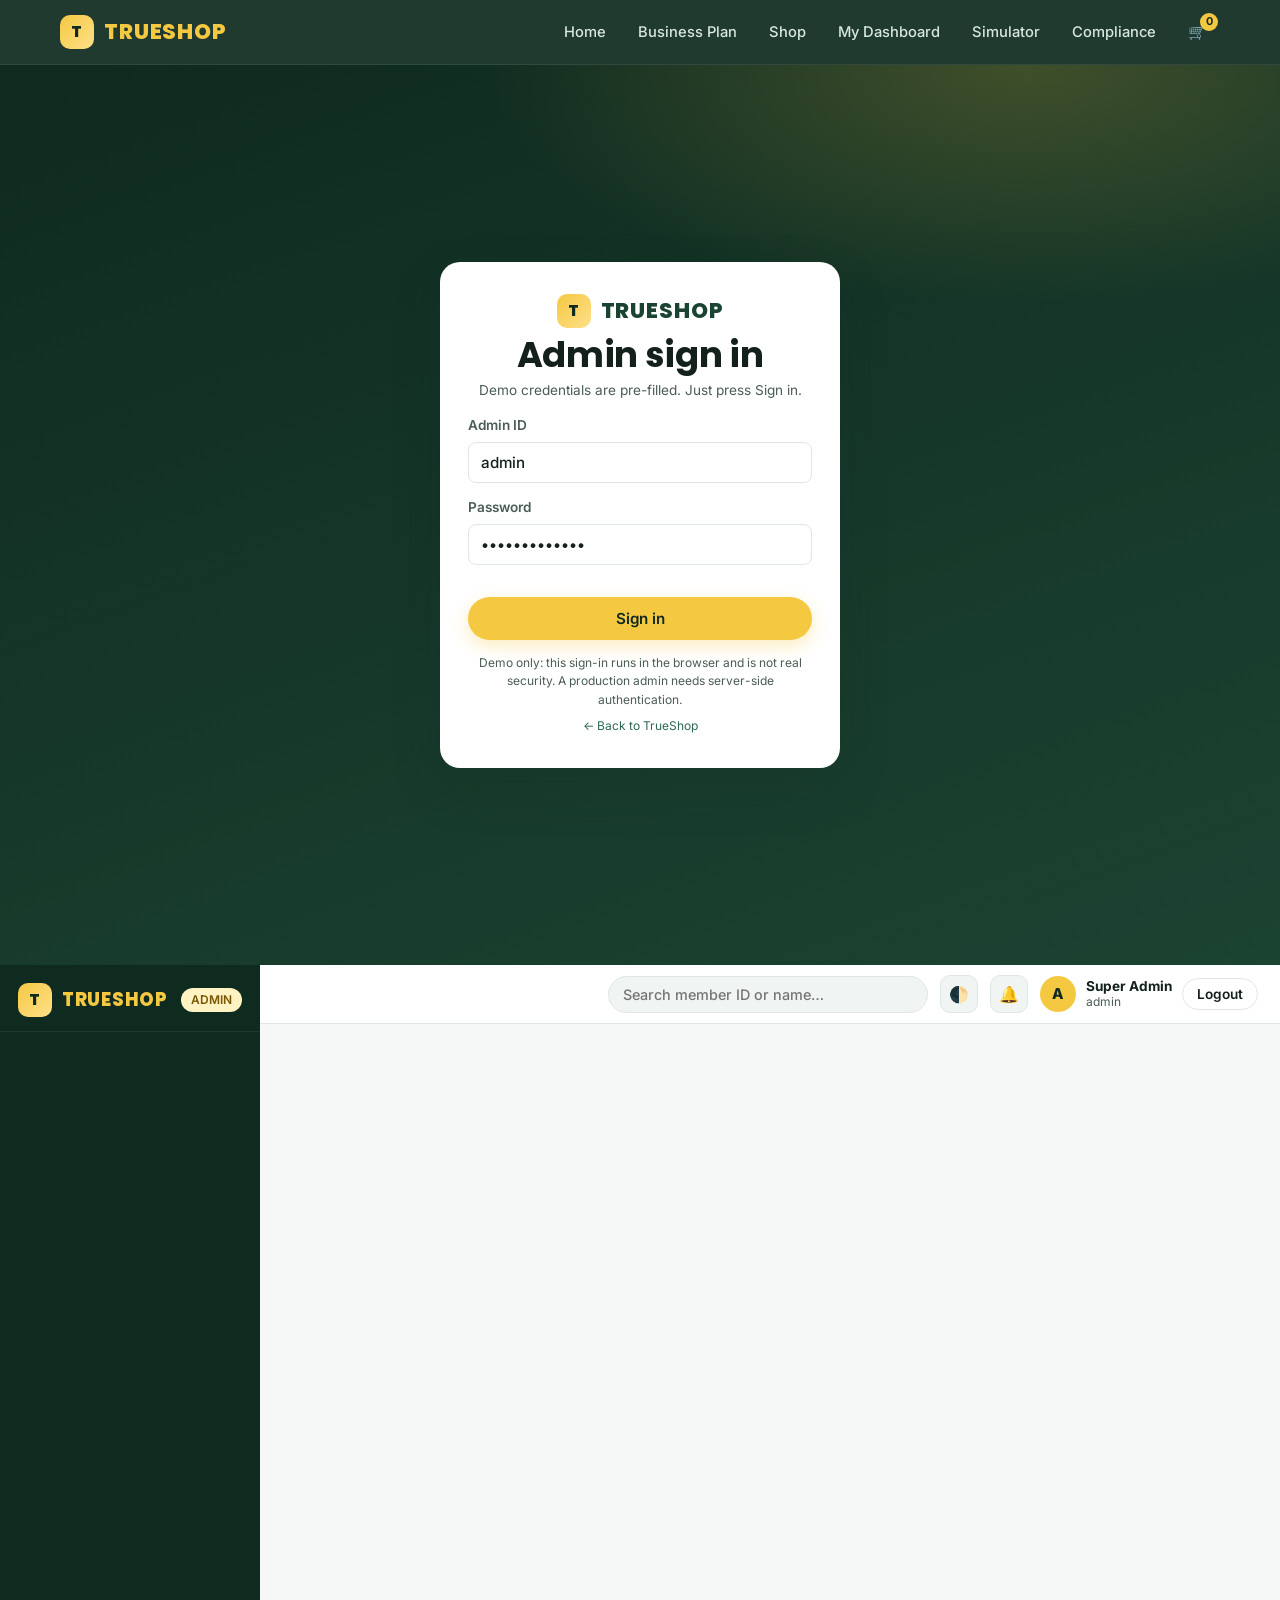
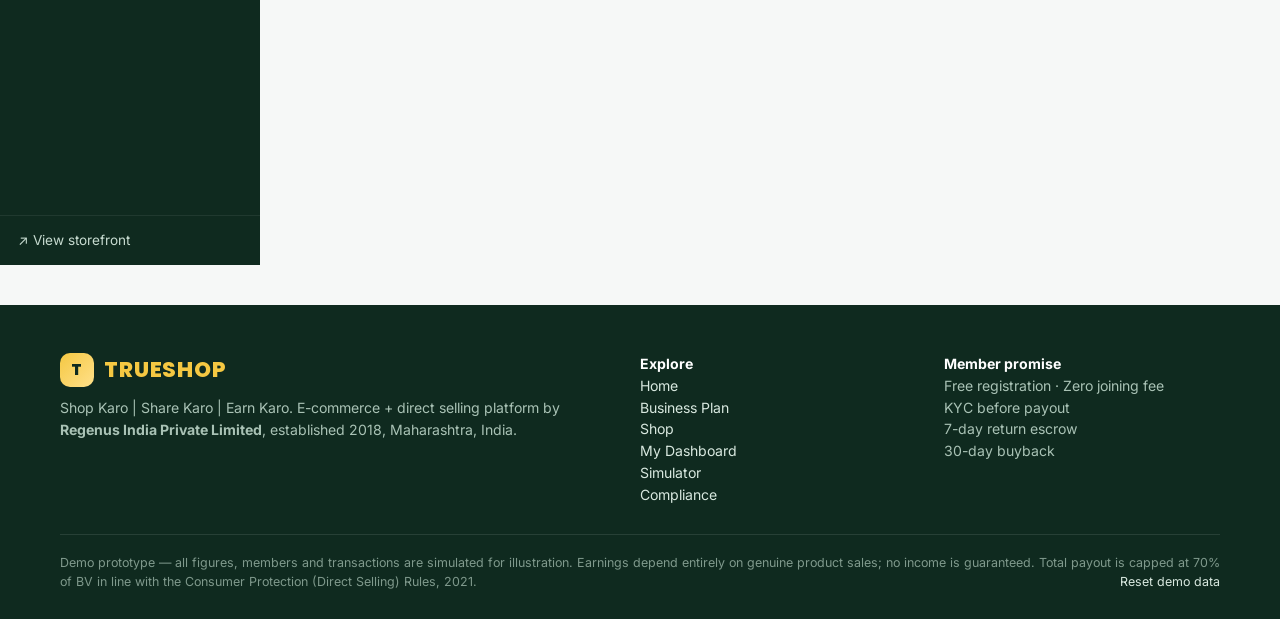
==== admin.html @ 4d2cc17f "Add admin panel with 14 back-office modules Sidebar-driven admin at admin.html (demo sign-in, client" ====
<!doctype html>
<html lang="en">
<head>
<meta charset="utf-8">
<meta name="viewport" content="width=device-width, initial-scale=1, viewport-fit=cover">
<title>TrueShop Admin</title>
<meta name="robots" content="noindex">
<link rel="preconnect" href="https://fonts.googleapis.com">
<link href="https://fonts.googleapis.com/css2?family=Inter:wght@400;500;600;700&family=Poppins:wght@600;700;800&display=swap" rel="stylesheet">
<link rel="stylesheet" href="assets/css/style.css">
<link rel="stylesheet" href="assets/css/admin.css">
</head>
<body class="admin">

<!-- ============ LOGIN ============ -->
<div id="login" class="login-screen" hidden>
  <form class="login-card" id="loginForm">
    <div class="logo" style="justify-content:center;margin-bottom:6px"><span class="logo-mark">T</span><span style="color:var(--green-800)">TRUESHOP</span></div>
    <h2 style="text-align:center;margin-bottom:4px">Admin sign in</h2>
    <p class="small muted" style="text-align:center">Demo credentials are pre-filled. Just press Sign in.</p>
    <label class="field">Admin ID<input id="lu" value="admin" autocomplete="username"></label>
    <label class="field">Password<input id="lp" type="password" value="trueshop@2026" autocomplete="current-password"></label>
    <div class="small" id="capsWarn" style="color:var(--warn);min-height:1.3em"></div>
    <button class="btn btn-gold" style="width:100%">Sign in</button>
    <p class="tiny muted" style="margin:14px 0 0;text-align:center">Demo only: this sign-in runs in the browser and is not real security. A production admin needs server-side authentication.</p>
    <p class="tiny" style="text-align:center;margin:8px 0 0"><a href="index.html">← Back to TrueShop</a></p>
  </form>
</div>

<!-- ============ APP ============ -->
<div id="app" class="admin-app" hidden>
  <aside class="side" id="side">
    <div class="side-brand"><a class="logo" href="#dashboard"><span class="logo-mark">T</span>TRUESHOP</a><span class="chip chip-gold" style="margin-left:auto">ADMIN</span></div>
    <nav id="sideNav"></nav>
    <div class="side-foot"><a href="index.html" target="_blank">↗ View storefront</a></div>
  </aside>
  <div class="side-scrim" id="scrim"></div>

  <div class="main">
    <header class="abar">
      <button class="icon-btn" id="burger" aria-label="Menu">☰</button>
      <div class="crumbs" id="crumbs"></div>
      <div class="search"><input id="gsearch" placeholder="Search member ID or name…" autocomplete="off"><div class="search-res" id="gres" hidden></div></div>
      <button class="icon-btn" id="themeBtn" title="Toggle light/dark theme">🌓</button>
      <button class="icon-btn notif" id="notifBtn" title="Notifications">🔔<span id="notifCount"></span></button>
      <div class="abar-me"><div class="abar-me-av">A</div><div class="abar-me-txt"><b>Super Admin</b><span class="tiny muted">admin</span></div><button class="btn btn-ghost btn-sm" id="logout">Logout</button></div>
    </header>
    <main class="content" id="view"></main>
  </div>
</div>

<script src="assets/js/plan.js"></script>
<script src="assets/js/app.js"></script>
<script src="assets/js/products.js"></script>
<script src="assets/js/admin-data.js"></script>
<script src="assets/js/admin.js"></script>
</body>
</html>
---- assets/css/style.css ----
/* =========================================================================
 * TrueShop design system — brand colours from the Master Business Plan
 * (forest green #1b4332 + gold #f5c842)
 * ========================================================================= */
:root {
  --green-900: #0f2a1f;
  --green-800: #1b4332;
  --green-700: #2d6a4f;
  --green-500: #40916c;
  --green-300: #95d5b2;
  --green-100: #e8f5ee;
  --gold: #f5c842;
  --gold-600: #d4a514;
  --ink: #14211b;
  --ink-2: #4b5d55;
  --ink-3: #7d8d86;
  --bg: #f6f8f7;
  --surface: #ffffff;
  --surface-2: #f0f4f2;
  --line: #dfe7e3;
  --link: #2d6a4f;
  --danger: #dc2626;
  --warn: #d97706;
  --info: #0284c7;
  --radius: 14px;
  --radius-sm: 8px;
  --shadow: 0 1px 2px rgba(16, 42, 31, .06), 0 8px 24px rgba(16, 42, 31, .06);
  --shadow-lg: 0 20px 50px rgba(16, 42, 31, .18);
  --font: 'Inter', system-ui, -apple-system, 'Segoe UI', Roboto, sans-serif;
  --display: 'Poppins', var(--font);
  color-scheme: light;
}
@media (prefers-color-scheme: dark) {
  :root:not([data-theme="light"]) {
    --ink: #e6efe9; --ink-2: #b2c3ba; --ink-3: #82958b;
    --bg: #0b1712; --surface: #12211a; --surface-2: #172a21; --line: #24392f;
    --green-100: #153325; --link: #95d5b2;
    --shadow: 0 1px 2px rgba(0,0,0,.3), 0 8px 24px rgba(0,0,0,.25);
    color-scheme: dark;
  }
}
:root[data-theme="dark"] {
  --ink: #e6efe9; --ink-2: #b2c3ba; --ink-3: #82958b;
  --bg: #0b1712; --surface: #12211a; --surface-2: #172a21; --line: #24392f;
  --green-100: #153325;
  --shadow: 0 1px 2px rgba(0,0,0,.3), 0 8px 24px rgba(0,0,0,.25);
  color-scheme: dark;
}

* { box-sizing: border-box; }
html { scroll-behavior: smooth; }
body {
  margin: 0; font-family: var(--font); font-size: 15px; line-height: 1.55;
  color: var(--ink); background: var(--bg); -webkit-font-smoothing: antialiased;
}
img { max-width: 100%; }
a { color: var(--link); text-decoration: none; }
h1, h2, h3, h4 { font-family: var(--display); line-height: 1.2; margin: 0 0 .5em; letter-spacing: -.01em; }
h1 { font-size: clamp(2rem, 5vw, 3.4rem); }
h2 { font-size: clamp(1.5rem, 3vw, 2.2rem); }
h3 { font-size: 1.15rem; }
p { margin: 0 0 1em; }
.container { width: 100%; max-width: 1200px; margin: 0 auto; padding-inline: 20px; }
.muted { color: var(--ink-2); }
.small { font-size: .85rem; }
.tiny { font-size: .75rem; }
.num { font-variant-numeric: tabular-nums; }
.hidden { display: none !important; }

/* ------------------------------------------------------------- header */
.topbar {
  position: sticky; top: 0; z-index: 50;
  background: rgba(15, 42, 31, .92); backdrop-filter: blur(10px);
  border-bottom: 1px solid rgba(255,255,255,.08);
}
.topbar .container { display: flex; align-items: center; gap: 24px; height: 64px; }
.logo { display: flex; align-items: center; gap: 10px; font-family: var(--display); font-weight: 800; font-size: 1.35rem; color: var(--gold) !important; letter-spacing: .04em; }
.logo-mark { width: 34px; height: 34px; border-radius: 10px; background: linear-gradient(135deg, var(--gold), #ffe08a); display: grid; place-items: center; color: var(--green-900); font-size: 1rem; }
.nav { display: flex; gap: 4px; margin-left: auto; align-items: center; }
.nav a { color: #d8e8df !important; padding: 8px 14px; border-radius: 999px; font-weight: 500; font-size: .92rem; transition: background .2s, color .2s; }
.nav a:hover { background: rgba(255,255,255,.08); color: #fff !important; }
.nav a.active { background: rgba(245, 200, 66, .16); color: var(--gold) !important; }
.nav-cart { position: relative; }
.badge-count { position: absolute; top: 0; right: 2px; background: var(--gold); color: var(--green-900); font-size: .68rem; font-weight: 700; min-width: 18px; height: 18px; border-radius: 9px; display: grid; place-items: center; padding: 0 4px; }
.menu-btn { display: none; margin-left: auto; background: none; border: 0; color: #fff; font-size: 1.5rem; cursor: pointer; }
@media (max-width: 860px) {
  .menu-btn { display: block; }
  .nav { display: none; position: absolute; top: 64px; left: 0; right: 0; flex-direction: column; align-items: stretch; background: var(--green-900); padding: 12px 20px 20px; }
  .nav.open { display: flex; }
}

/* ------------------------------------------------------------- buttons */
.btn {
  display: inline-flex; align-items: center; justify-content: center; gap: 8px;
  padding: 11px 20px; border-radius: 999px; border: 1px solid transparent;
  font: 600 .95rem var(--font); cursor: pointer; transition: transform .15s, box-shadow .2s, background .2s;
  text-decoration: none; white-space: nowrap;
}
.btn:active { transform: scale(.97); }
.btn-gold { background: var(--gold); color: var(--green-900) !important; box-shadow: 0 6px 18px rgba(245, 200, 66, .35); }
.btn-gold:hover { background: #ffd65c; box-shadow: 0 10px 26px rgba(245, 200, 66, .45); }
.btn-green { background: var(--green-700); color: #fff !important; }
.btn-green:hover { background: var(--green-800); }
.btn-ghost { background: transparent; border-color: var(--line); color: var(--ink) !important; }
.btn-ghost:hover { background: var(--surface-2); }
.btn-outline-light { background: transparent; color: #fff !important; border-color: rgba(255,255,255,.35); }
.btn-outline-light:hover { background: rgba(255,255,255,.1); }
.btn-sm { padding: 7px 14px; font-size: .85rem; }
.btn[disabled] { opacity: .45; cursor: not-allowed; }

/* ------------------------------------------------------------- hero */
.hero {
  position: relative; overflow: hidden; color: #fff;
  background: radial-gradient(1200px 500px at 85% -10%, rgba(245,200,66,.25), transparent 60%),
              radial-gradient(800px 400px at -10% 110%, rgba(64,145,108,.5), transparent 60%),
              linear-gradient(160deg, var(--green-900), var(--green-800) 60%, #24563f);
  padding-block: 90px 110px;
}
.hero h1 span { color: var(--gold); }
.hero .lead { font-size: 1.15rem; color: #cfe3d8; max-width: 620px; }
.hero-grid { display: grid; grid-template-columns: 1.1fr .9fr; gap: 48px; align-items: center; }
@media (max-width: 900px) { .hero-grid { grid-template-columns: 1fr; } }
.eyebrow { display: inline-flex; gap: 8px; align-items: center; padding: 6px 14px; border-radius: 999px; background: rgba(245,200,66,.14); color: var(--gold); font-weight: 600; font-size: .82rem; letter-spacing: .04em; text-transform: uppercase; margin-bottom: 18px; }
.hero-cta { display: flex; gap: 12px; flex-wrap: wrap; margin-top: 28px; }
.floaters { position: absolute; inset: 0; pointer-events: none; }
.floaters span { position: absolute; border-radius: 50%; background: rgba(245,200,66,.12); animation: float 14s ease-in-out infinite; }
@keyframes float { 0%,100% { transform: translateY(0) } 50% { transform: translateY(-30px) } }

.hero-card {
  background: rgba(255,255,255,.07); border: 1px solid rgba(255,255,255,.14);
  border-radius: 22px; padding: 26px; backdrop-filter: blur(8px); box-shadow: var(--shadow-lg);
  animation: rise .9s cubic-bezier(.2,.8,.2,1) both .2s;
}
@keyframes rise { from { opacity: 0; transform: translateY(30px) } to { opacity: 1; transform: none } }
.hero-stat { display: flex; justify-content: space-between; align-items: baseline; padding: 12px 0; border-bottom: 1px dashed rgba(255,255,255,.15); }
.hero-stat:last-child { border: 0; }
.hero-stat b { font-size: 1.4rem; color: var(--gold); font-family: var(--display); }

/* ------------------------------------------------------------- sections */
section.block { padding-block: 72px; }
.section-head { text-align: center; max-width: 720px; margin: 0 auto 44px; }
.section-head .kicker { color: var(--green-500); font-weight: 700; text-transform: uppercase; letter-spacing: .08em; font-size: .78rem; }
.grid { display: grid; gap: 20px; }
.grid-2 { grid-template-columns: repeat(auto-fit, minmax(300px, 1fr)); }
.grid-3 { grid-template-columns: repeat(auto-fit, minmax(260px, 1fr)); }
.grid-4 { grid-template-columns: repeat(auto-fit, minmax(210px, 1fr)); }

.card {
  background: var(--surface); border: 1px solid var(--line); border-radius: var(--radius);
  padding: 22px; box-shadow: var(--shadow);
}
.card-hover { transition: transform .25s, box-shadow .25s, border-color .25s; }
.card-hover:hover { transform: translateY(-4px); box-shadow: var(--shadow-lg); border-color: var(--green-300); }
.card h3 { margin-bottom: .35em; }
.icon-pill { width: 46px; height: 46px; border-radius: 12px; display: grid; place-items: center; font-size: 1.4rem; background: var(--green-100); margin-bottom: 14px; }

.stat-tile { padding: 18px 20px; }
.stat-tile .label { font-size: .8rem; color: var(--ink-2); text-transform: uppercase; letter-spacing: .05em; font-weight: 600; }
.stat-tile .value { font-family: var(--display); font-size: 1.7rem; font-weight: 700; margin-top: 4px; font-variant-numeric: tabular-nums; }
.stat-tile .sub { font-size: .8rem; color: var(--ink-3); }

/* ------------------------------------------------------------- tables */
.table-wrap { overflow-x: auto; border-radius: var(--radius); border: 1px solid var(--line); background: var(--surface); box-shadow: var(--shadow); }
table { width: 100%; border-collapse: collapse; font-size: .92rem; }
th { text-align: left; background: var(--green-800); color: #fff; font-weight: 600; padding: 13px 14px; white-space: nowrap; }
td { padding: 12px 14px; border-top: 1px solid var(--line); vertical-align: top; }
tbody tr:hover td { background: var(--surface-2); }
tr.total td { background: #fff8db; font-weight: 700; color: #7a5600; }
[data-theme="dark"] tr.total td { background: #3a3215; color: var(--gold); }
@media (prefers-color-scheme: dark) { :root:not([data-theme="light"]) tr.total td { background: #3a3215; color: var(--gold); } }
td.r, th.r { text-align: right; }

/* ------------------------------------------------------------- chips */
.chip { display: inline-flex; align-items: center; gap: 6px; padding: 3px 10px; border-radius: 999px; font-size: .75rem; font-weight: 600; background: var(--green-100); color: var(--green-700); }
.chip-gold { background: #fff3c4; color: #7a5600; }
.chip-warn { background: #fff1e0; color: #9a4d00; }
.chip-red { background: #fde2e2; color: #a11; }
.chip-blue { background: #e0f2fe; color: #075985; }
.chip-grey { background: var(--surface-2); color: var(--ink-2); }

/* ------------------------------------------------------------- bars */
.bar { height: 10px; border-radius: 99px; background: var(--surface-2); overflow: hidden; }
.bar > i { display: block; height: 100%; border-radius: 99px; background: linear-gradient(90deg, var(--green-500), var(--gold)); width: 0; transition: width 1.1s cubic-bezier(.2,.8,.2,1); }
.stack { display: flex; gap: 2px; background: var(--surface); height: 38px; border-radius: 10px; overflow: hidden; box-shadow: inset 0 0 0 1px var(--line); }
.stack > div { display: grid; place-items: center; color: #fff; font-size: .75rem; font-weight: 700; transition: flex-basis .8s cubic-bezier(.2,.8,.2,1); flex: 0 0 0; min-width: 0; overflow: hidden; white-space: nowrap; }
.legend { display: flex; flex-wrap: wrap; gap: 10px 18px; margin-top: 12px; font-size: .82rem; color: var(--ink-2); }
.legend i { display: inline-block; width: 10px; height: 10px; border-radius: 3px; margin-right: 6px; vertical-align: -1px; }

/* ------------------------------------------------------------- forms */
label.field { display: block; font-size: .85rem; font-weight: 600; color: var(--ink-2); margin-bottom: 14px; }
.field input, .field select, input.input, select.input {
  display: block; width: 100%; margin-top: 6px; padding: 10px 12px; border-radius: var(--radius-sm);
  border: 1px solid var(--line); background: var(--surface); color: var(--ink); font: 500 .95rem var(--font);
}
.field input:focus, .field select:focus, .input:focus { outline: 2px solid var(--green-300); border-color: var(--green-500); }
input.yellow { background: #fffbe6; border-color: #f2d675; }
[data-theme="dark"] input.yellow { background: #2e2810; border-color: #6b5a1a; }
@media (prefers-color-scheme: dark) { :root:not([data-theme="light"]) input.yellow { background: #2e2810; border-color: #6b5a1a; } }
input[type=range] { width: 100%; accent-color: var(--green-500); }

/* ------------------------------------------------------------- reveal */
.reveal { opacity: 0; transform: translateY(24px); transition: opacity .7s, transform .7s cubic-bezier(.2,.8,.2,1); }
.reveal.in { opacity: 1; transform: none; }
@media (prefers-reduced-motion: reduce) { .reveal { opacity: 1; transform: none; } * { animation: none !important; transition: none !important; } }

/* ------------------------------------------------------------- footer */
footer.site { background: var(--green-900); color: #a9c2b5; padding-block: 48px 28px; margin-top: 40px; font-size: .88rem; }
footer.site a { color: #d8e8df !important; }
footer.site .cols { display: grid; grid-template-columns: 2fr 1fr 1fr; gap: 28px; }
@media (max-width: 700px) { footer.site .cols { grid-template-columns: 1fr; } }
footer.site .legal { border-top: 1px solid rgba(255,255,255,.1); margin-top: 28px; padding-top: 18px; font-size: .78rem; color: #7f998c; }

/* ------------------------------------------------------------- toast & modal */
.toast-host { position: fixed; right: 20px; bottom: calc(20px + env(safe-area-inset-bottom, 0px)); z-index: 200; display: flex; flex-direction: column; gap: 10px; }
.toast { background: var(--green-900); color: #fff; padding: 12px 18px; border-radius: 12px; box-shadow: var(--shadow-lg); border-left: 4px solid var(--gold); animation: toastIn .35s cubic-bezier(.2,.8,.2,1); max-width: 340px; font-size: .9rem; }
.toast.out { animation: toastOut .3s forwards; }
@keyframes toastIn { from { opacity: 0; transform: translateX(40px) } }
@keyframes toastOut { to { opacity: 0; transform: translateX(40px) } }

.modal-back { position: fixed; inset: 0; background: rgba(5, 15, 10, .55); backdrop-filter: blur(3px); z-index: 150; display: grid; place-items: center; padding: 20px; animation: fade .2s; }
@keyframes fade { from { opacity: 0 } }
.modal { background: var(--surface); border-radius: 18px; max-width: 520px; width: 100%; padding: 26px; box-shadow: var(--shadow-lg); animation: rise .35s cubic-bezier(.2,.8,.2,1); max-height: 90vh; overflow: auto; }
.modal h3 { display: flex; justify-content: space-between; align-items: center; }
.modal .x { background: none; border: 0; font-size: 1.4rem; cursor: pointer; color: var(--ink-3); }

.row { display: flex; justify-content: space-between; align-items: center; gap: 12px; padding: 8px 0; }
.row + .row { border-top: 1px dashed var(--line); }
.row b { font-variant-numeric: tabular-nums; }

.disclaimer { background: #fff8db; border: 1px solid #f2d675; color: #5c4400; border-radius: var(--radius); padding: 16px 18px; font-size: .85rem; }
[data-theme="dark"] .disclaimer { background: #2b250f; border-color: #6b5a1a; color: #f4e3a5; }
@media (prefers-color-scheme: dark) { :root:not([data-theme="light"]) .disclaimer { background: #2b250f; border-color: #6b5a1a; color: #f4e3a5; } }

.page-head { background: linear-gradient(160deg, var(--green-900), var(--green-800)); color: #fff; padding-block: 48px 56px; }
.page-head p { color: #cfe3d8; max-width: 720px; margin: 0; }
.page-head .eyebrow { margin-bottom: 12px; }

.tabs { display: flex; gap: 6px; flex-wrap: wrap; margin-bottom: 18px; }
.tabs button { border: 1px solid var(--line); background: var(--surface); color: var(--ink-2); padding: 8px 16px; border-radius: 999px; cursor: pointer; font: 600 .88rem var(--font); }
.tabs button.active { background: var(--green-700); color: #fff; border-color: var(--green-700); }
---- assets/css/admin.css ----
/* =========================================================================
 * TrueShop admin panel layout (builds on style.css tokens)
 * ========================================================================= */
body.admin { background: var(--bg); }
.login-screen { min-height: 100vh; display: grid; place-items: center; padding: 20px;
  background: radial-gradient(900px 400px at 80% 0, rgba(245,200,66,.2), transparent 60%), linear-gradient(160deg, var(--green-900), var(--green-800)); }
.login-card { width: 100%; max-width: 400px; background: var(--surface); border-radius: 20px; padding: 32px 28px; box-shadow: var(--shadow-lg); animation: rise .5s cubic-bezier(.2,.8,.2,1); }

.admin-app { display: grid; grid-template-columns: 260px 1fr; min-height: 100vh; }
.side { background: var(--green-900); color: #c7dbd0; position: sticky; top: 0; height: 100vh; overflow-y: auto; display: flex; flex-direction: column; z-index: 80; }
.side-brand { display: flex; align-items: center; gap: 8px; padding: 18px 18px 14px; border-bottom: 1px solid rgba(255,255,255,.07); }
.side-brand .logo { font-size: 1.15rem; }
.side nav { padding: 10px; flex: 1; }
.side .grp { font-size: .68rem; text-transform: uppercase; letter-spacing: .1em; color: #6f8f80; padding: 14px 12px 6px; font-weight: 700; }
.side nav a { display: flex; align-items: center; gap: 10px; padding: 9px 12px; border-radius: 10px; color: #c7dbd0 !important; font-size: .9rem; font-weight: 500; transition: background .15s; }
.side nav a:hover { background: rgba(255,255,255,.06); color: #fff !important; }
.side nav a.active { background: rgba(245,200,66,.15); color: var(--gold) !important; }
.side nav a .ic { width: 20px; text-align: center; }
.side nav a .cnt { margin-left: auto; background: var(--gold); color: var(--green-900); border-radius: 99px; font-size: .68rem; font-weight: 800; padding: 1px 7px; }
.side-foot { padding: 14px 18px; border-top: 1px solid rgba(255,255,255,.07); font-size: .85rem; }
.side-foot a { color: #c7dbd0 !important; }
.side-scrim { display: none; }

.main { min-width: 0; display: flex; flex-direction: column; }
.abar { position: sticky; top: env(safe-area-inset-top, 0px); z-index: 40; display: flex; align-items: center; gap: 12px; padding: 10px 22px; background: color-mix(in srgb, var(--surface) 92%, transparent); backdrop-filter: blur(8px); border-bottom: 1px solid var(--line); }
.crumbs { font-weight: 700; font-family: var(--display); white-space: nowrap; }
.icon-btn { background: var(--surface-2); border: 1px solid var(--line); color: var(--ink); width: 38px; height: 38px; border-radius: 10px; cursor: pointer; font-size: 1rem; position: relative; flex: 0 0 auto; }
#burger { display: none; }
.notif span:not(:empty) { position: absolute; top: -5px; right: -5px; background: var(--danger); color: #fff; font-size: .65rem; font-weight: 800; border-radius: 99px; padding: 1px 5px; }
.search { position: relative; margin-left: auto; width: min(320px, 100%); }
.search input { width: 100%; padding: 9px 14px; border-radius: 999px; border: 1px solid var(--line); background: var(--surface-2); color: var(--ink); font: 500 .9rem var(--font); }
.search-res { position: absolute; top: 44px; left: 0; right: 0; background: var(--surface); border: 1px solid var(--line); border-radius: 12px; box-shadow: var(--shadow-lg); max-height: 320px; overflow: auto; }
.search-res a { display: block; padding: 9px 14px; color: var(--ink) !important; font-size: .88rem; }
.search-res a:hover { background: var(--surface-2); }
.abar-me { display: flex; align-items: center; gap: 10px; }
.abar-me-av { width: 36px; height: 36px; border-radius: 50%; background: var(--gold); color: var(--green-900); display: grid; place-items: center; font-weight: 800; }
.abar-me-txt { display: flex; flex-direction: column; line-height: 1.15; font-size: .85rem; }
.content { padding: 24px 22px 60px; max-width: 1400px; width: 100%; }
.content h1 { font-size: 1.6rem; margin: 0; }
.page-sub { color: var(--ink-2); margin-bottom: 20px; font-size: .92rem; }

@media (max-width: 1000px) {
  .admin-app { grid-template-columns: 1fr; }
  .side { position: fixed; left: 0; top: 0; bottom: 0; width: 270px; transform: translateX(-100%); transition: transform .25s; }
  .side.open { transform: none; }
  .side-scrim.open { display: block; position: fixed; inset: 0; background: rgba(0,0,0,.4); z-index: 70; }
  #burger { display: block; }
  .abar-me-txt, .crumbs { display: none; }
}
@media (max-width: 560px) { .abar-me .btn { display: none; } .content { padding-inline: 16px; } .abar { padding-inline: 16px; } }

/* KPI cards */
.kpi-grid { display: grid; gap: 16px; grid-template-columns: repeat(auto-fit, minmax(200px, 1fr)); }
.kpi { position: relative; overflow: hidden; }
.kpi .ic { position: absolute; right: 16px; top: 16px; width: 40px; height: 40px; border-radius: 12px; display: grid; place-items: center; font-size: 1.2rem; background: var(--green-100); }
.kpi .delta { font-size: .78rem; font-weight: 600; }
.up { color: #16a34a; } .down { color: var(--danger); }

.panel-grid { display: grid; gap: 18px; grid-template-columns: 2fr 1fr; margin-top: 18px; }
.panel-grid.even { grid-template-columns: 1fr 1fr; }
@media (max-width: 1100px) { .panel-grid, .panel-grid.even { grid-template-columns: 1fr; } }
.panel-grid > * { min-width: 0; }
.card-h { display: flex; align-items: center; justify-content: space-between; gap: 10px; margin-bottom: 12px; flex-wrap: wrap; }
.card-h h3 { margin: 0; }

/* bar chart */
.vbars { position: relative; display: flex; align-items: flex-end; gap: 3px; height: 200px; padding-left: 36px; border-bottom: 1px solid var(--line); }
.vbars .gl { position: absolute; left: 36px; right: 0; border-top: 1px dashed var(--line); }
.vbars .gl span { position: absolute; left: -36px; top: -8px; font-size: .68rem; color: var(--ink-3); width: 30px; text-align: right; }
.vbars .b { flex: 1; background: var(--green-500); border-radius: 4px 4px 0 0; position: relative; z-index: 1; min-height: 2px; transition: height .7s cubic-bezier(.2,.8,.2,1); cursor: pointer; }
.vbars .b:hover { background: var(--green-700); }
.vx { display: flex; gap: 3px; padding-left: 36px; margin-top: 6px; }
.vx span { flex: 1; text-align: center; font-size: .66rem; color: var(--ink-3); }
.hbar { display: grid; grid-template-columns: 150px 1fr 90px; gap: 10px; align-items: center; padding: 7px 0; font-size: .86rem; }
.hbar .track { height: 12px; background: var(--surface-2); border-radius: 0 6px 6px 0; overflow: hidden; }
.hbar .track i { display: block; height: 100%; border-radius: 0 4px 4px 0; transition: width .8s cubic-bezier(.2,.8,.2,1); }
@media (max-width: 560px) { .hbar { grid-template-columns: 1fr 80px; } .hbar .track { grid-column: 1 / -1; order: 3; } }
.ttip { position: fixed; pointer-events: none; z-index: 500; background: var(--surface); color: var(--ink); border: 1px solid var(--line); border-radius: 10px; padding: 8px 12px; font-size: .8rem; box-shadow: var(--shadow-lg); }

/* tables & toolbars */
.toolbar { display: flex; gap: 10px; flex-wrap: wrap; align-items: center; margin-bottom: 14px; }
.toolbar .input { margin: 0; width: auto; min-width: 150px; padding: 8px 12px; }
.toolbar .grow { flex: 1; min-width: 200px; }
table.dt td, table.dt th { padding: 10px 12px; font-size: .86rem; }
table.dt td { vertical-align: middle; }
.mini-av { display: inline-grid; place-items: center; width: 30px; height: 30px; border-radius: 50%; color: #fff; font-weight: 700; font-size: .75rem; margin-right: 8px; vertical-align: middle; }
.pager { display: flex; justify-content: space-between; align-items: center; margin-top: 12px; font-size: .85rem; color: var(--ink-2); flex-wrap: wrap; gap: 8px; }
.acts { display: flex; gap: 6px; flex-wrap: wrap; }
.empty { text-align: center; color: var(--ink-3); padding: 30px; }

/* settings */
.set-grid { display: grid; grid-template-columns: repeat(auto-fit, minmax(260px, 1fr)); gap: 18px; }
.set-grid .field input { max-width: 100%; }
.cap-meter { height: 14px; border-radius: 99px; background: var(--surface-2); position: relative; overflow: visible; margin: 10px 0 22px; }
.cap-meter i { position: absolute; inset: 0 auto 0 0; border-radius: 99px; background: var(--green-500); transition: width .4s; }
.cap-meter.over i { background: var(--danger); }
.cap-meter b { position: absolute; left: 70%; top: -5px; bottom: -5px; width: 2px; background: var(--danger); }
.cap-meter b::after { content: '70% cap'; position: absolute; top: 24px; left: -22px; font-size: .7rem; color: var(--danger); white-space: nowrap; }

.timeline-log { font-size: .85rem; }
.timeline-log div { padding: 8px 0; border-bottom: 1px dashed var(--line); display: flex; gap: 10px; }
.timeline-log time { color: var(--ink-3); white-space: nowrap; font-size: .78rem; min-width: 120px; }
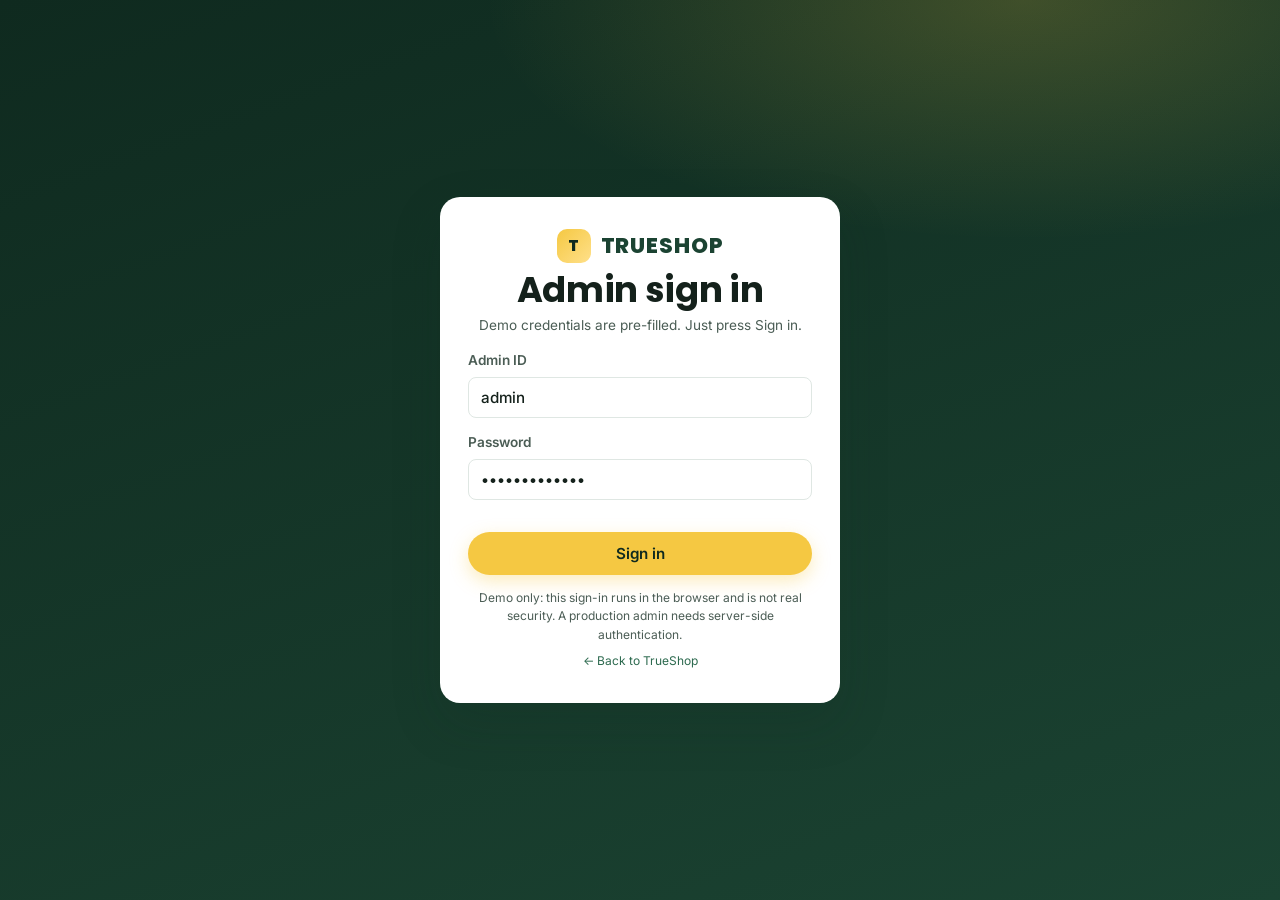
==== commit 17e82103: "Add franchise stores, clinics and doctor appointment booking to the demo - clinics.html: store finde" ====
--- a/admin.html
+++ b/admin.html
@@ -53,6 +53,8 @@
 <script src="assets/js/app.js"></script>
 <script src="assets/js/products.js"></script>
 <script src="assets/js/admin-data.js"></script>
+<script src="assets/js/clinic-data.js"></script>
+<script src="assets/js/admin-clinics.js"></script>
 <script src="assets/js/admin.js"></script>
 </body>
 </html>
--- a/assets/css/style.css
+++ b/assets/css/style.css
@@ -65,7 +65,7 @@
 .small { font-size: .85rem; }
 .tiny { font-size: .75rem; }
 .num { font-variant-numeric: tabular-nums; }
-.hidden { display: none !important; }
+.hidden, [hidden] { display: none !important; }
 
 /* ------------------------------------------------------------- header */
 .topbar {
@@ -238,3 +238,23 @@
 .tabs { display: flex; gap: 6px; flex-wrap: wrap; margin-bottom: 18px; }
 .tabs button { border: 1px solid var(--line); background: var(--surface); color: var(--ink-2); padding: 8px 16px; border-radius: 999px; cursor: pointer; font: 600 .88rem var(--font); }
 .tabs button.active { background: var(--green-700); color: #fff; border-color: var(--green-700); }
+
+/* ------------------------------------------------------------- genealogy tree (shared) */
+  .tree-wrap { overflow-x: auto; padding: 10px 0 4px; }
+  .tree { width: max-content; min-width: 100%; }
+.tree, .tree ul { padding-top: 22px; position: relative; display: flex; justify-content: center; margin: 0; padding-left: 0; }
+  .tree li { list-style: none; text-align: center; position: relative; padding: 22px 6px 0; flex: 1; }
+  .tree li::before, .tree li::after { content: ''; position: absolute; top: 0; right: 50%; border-top: 2px solid var(--line); width: 50%; height: 22px; }
+  .tree li::after { right: auto; left: 50%; border-left: 2px solid var(--line); }
+  .tree li:only-child::before, .tree li:only-child::after { display: none; }
+  .tree li:only-child { padding-top: 0; }
+  .tree li:first-child::before, .tree li:last-child::after { border: 0 none; }
+  .tree li:last-child::before { border-right: 2px solid var(--line); border-radius: 0 6px 0 0; }
+  .tree li:first-child::after { border-radius: 6px 0 0 0; }
+  .tree ul ul::before, .tree > li > ul::before { content: ''; position: absolute; top: 0; left: 50%; border-left: 2px solid var(--line); height: 22px; }
+  .node { display: inline-block; min-width: 92px; padding: 8px 10px; border-radius: 12px; border: 1px solid var(--line); background: var(--surface); cursor: pointer; transition: transform .2s, box-shadow .2s; font-size: .78rem; }
+  .node:hover { transform: translateY(-3px); box-shadow: var(--shadow); }
+  .node .av { width: 30px; height: 30px; border-radius: 50%; margin: 0 auto 4px; display: grid; place-items: center; color: #fff; font-weight: 700; }
+  .node.me { border-color: var(--gold); box-shadow: 0 0 0 3px rgba(245,200,66,.3); }
+  .node.empty { border-style: dashed; color: var(--ink-3); background: transparent; }
+  .node.inactive .av { background: #94a3b8 !important; }
